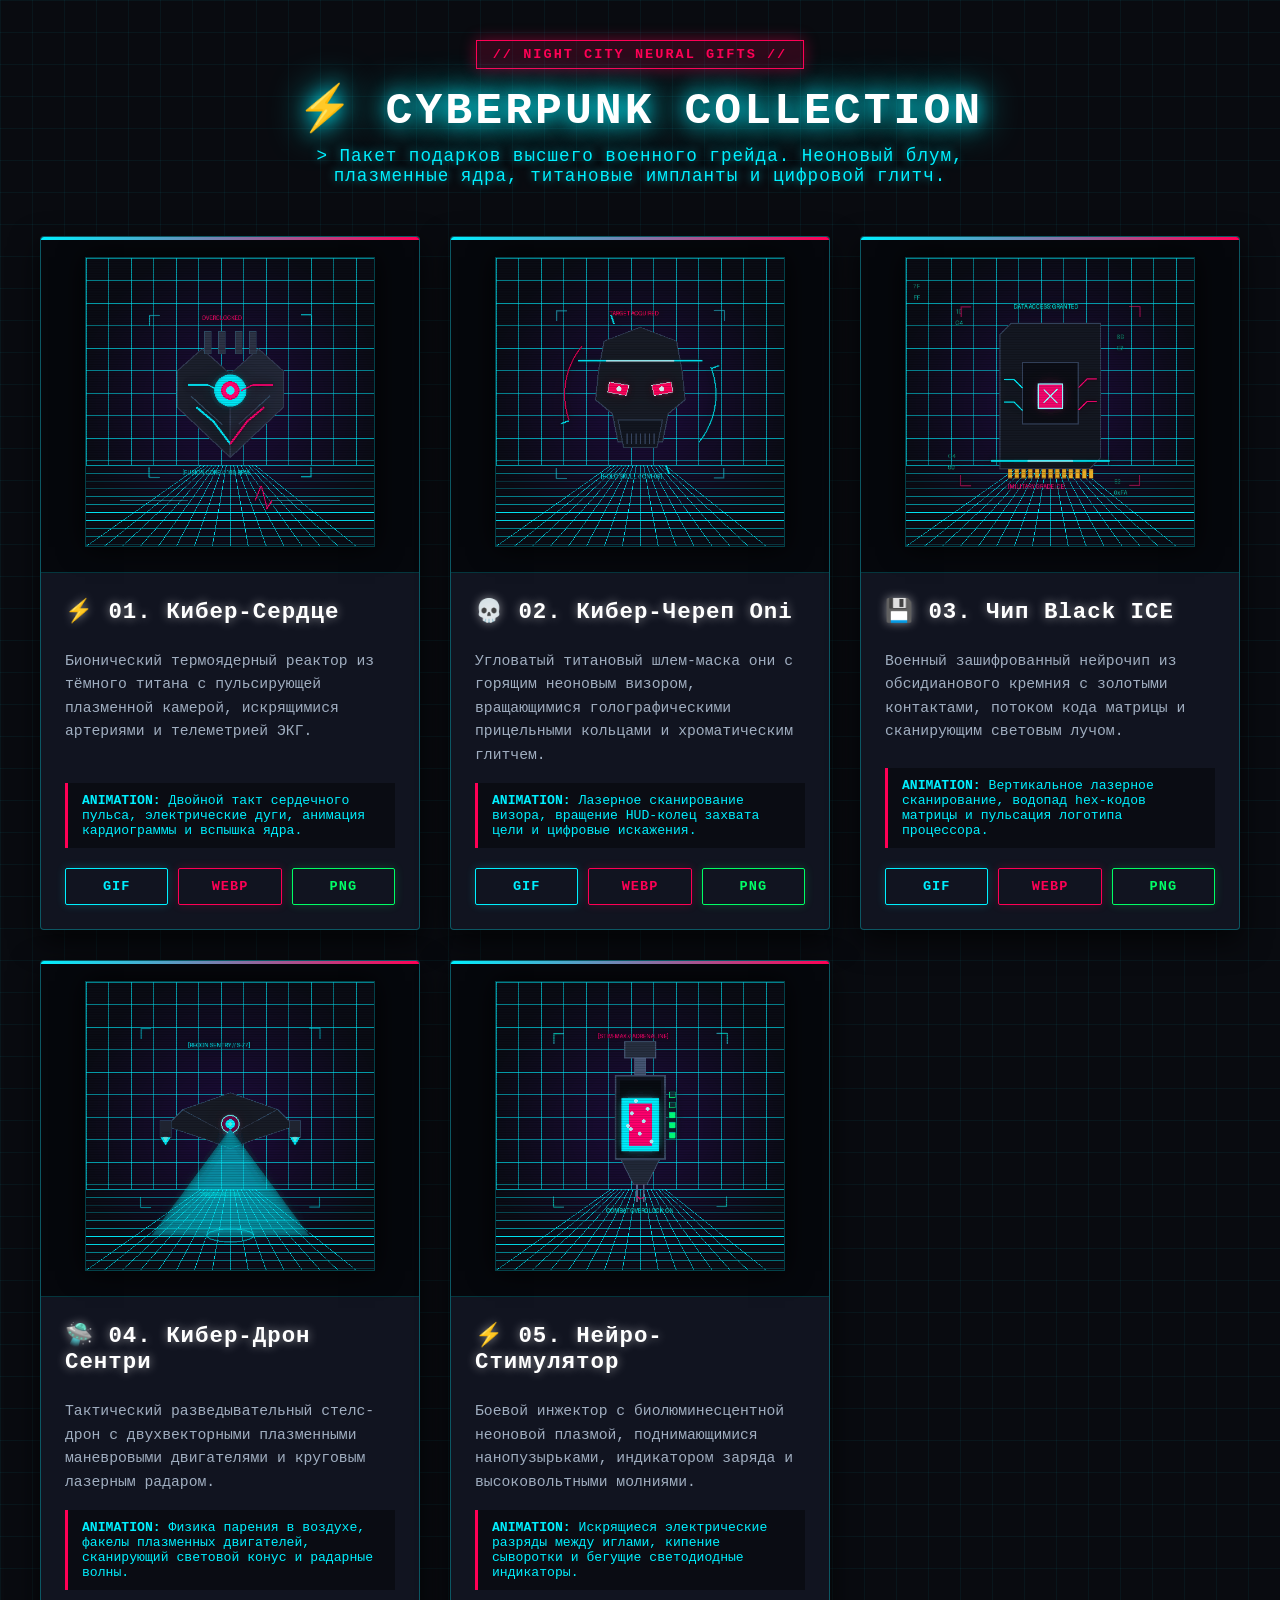
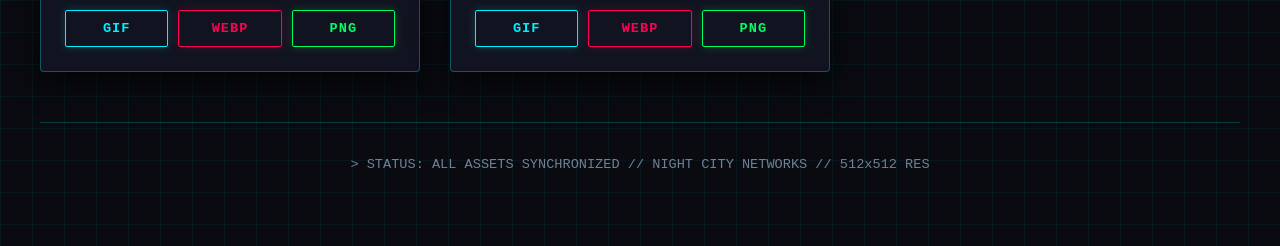
==== web/static/gifts/index.html @ 8f3d9a3e "expanding functionality and correcting errors" ====
<!DOCTYPE html>
<html lang="ru">
<head>
    <meta charset="UTF-8">
    <meta name="viewport" content="width=device-width, initial-scale=1.0">
    <title>⚡ CYBERPUNK 2077 GIFTS — Коллекция неоновых подарков</title>
    <style>
        :root {
            --bg: #090b10;
            --card-bg: #111420;
            --neon-cyan: #00f0ff;
            --neon-pink: #ff0055;
            --neon-yellow: #ffea00;
            --neon-green: #00ff66;
            --text-main: #e2e8f0;
            --text-dim: #718096;
            --border-glow: rgba(0, 240, 255, 0.4);
        }
        * { box-sizing: border-box; }
        body {
            background-color: var(--bg);
            color: var(--text-main);
            font-family: 'Courier New', Consolas, monospace, sans-serif;
            margin: 0;
            padding: 40px 20px;
            background-image: 
                linear-gradient(rgba(0, 240, 255, 0.05) 1px, transparent 1px),
                linear-gradient(90deg, rgba(0, 240, 255, 0.05) 1px, transparent 1px);
            background-size: 32px 32px;
        }
        .container {
            max-width: 1200px;
            margin: 0 auto;
        }
        header {
            text-align: center;
            margin-bottom: 50px;
            position: relative;
        }
        .cyber-badge {
            display: inline-block;
            background: rgba(255, 0, 85, 0.15);
            color: var(--neon-pink);
            border: 1px solid var(--neon-pink);
            padding: 6px 16px;
            font-size: 0.85rem;
            letter-spacing: 2px;
            font-weight: bold;
            text-transform: uppercase;
            margin-bottom: 12px;
            box-shadow: 0 0 15px rgba(255, 0, 85, 0.4);
        }
        h1 {
            font-size: 2.8rem;
            margin: 0 0 10px 0;
            color: #ffffff;
            text-shadow: 0 0 20px var(--neon-cyan), 0 0 40px var(--neon-cyan);
            letter-spacing: 3px;
            text-transform: uppercase;
        }
        .subtitle {
            color: var(--neon-cyan);
            font-size: 1.1rem;
            letter-spacing: 1px;
            max-width: 700px;
            margin: 0 auto;
            text-shadow: 0 0 10px rgba(0, 240, 255, 0.6);
        }
        .grid {
            display: grid;
            grid-template-columns: repeat(auto-fit, minmax(340px, 1fr));
            gap: 30px;
            margin-bottom: 50px;
        }
        .card {
            background: var(--card-bg);
            border: 1px solid rgba(0, 240, 255, 0.3);
            border-radius: 4px;
            overflow: hidden;
            box-shadow: 0 10px 30px rgba(0, 0, 0, 0.7);
            transition: transform 0.3s ease, border-color 0.3s ease, box-shadow 0.3s ease;
            display: flex;
            flex-direction: column;
            position: relative;
        }
        .card::before {
            content: '';
            position: absolute;
            top: 0; left: 0; right: 0;
            height: 3px;
            background: linear-gradient(90deg, var(--neon-cyan), var(--neon-pink));
        }
        .card:hover {
            transform: translateY(-8px);
            border-color: var(--neon-cyan);
            box-shadow: 0 16px 40px rgba(0, 240, 255, 0.25);
        }
        .card-media {
            background: #05070c;
            padding: 20px;
            text-align: center;
            border-bottom: 1px solid rgba(0, 240, 255, 0.2);
        }
        .card-media img {
            width: 100%;
            max-width: 290px;
            height: auto;
            border: 1px solid rgba(0, 240, 255, 0.25);
            box-shadow: 0 0 25px rgba(0, 0, 0, 0.9);
        }
        .card-body {
            padding: 24px;
            flex: 1;
            display: flex;
            flex-direction: column;
        }
        .card-title {
            font-size: 1.4rem;
            margin: 0 0 10px 0;
            color: #ffffff;
            letter-spacing: 1px;
            text-shadow: 0 0 10px rgba(255, 255, 255, 0.5);
        }
        .card-desc {
            font-size: 0.92rem;
            color: #a0aec0;
            line-height: 1.6;
            margin-bottom: 16px;
            flex: 1;
        }
        .tech-info {
            background: rgba(0, 0, 0, 0.4);
            border-left: 3px solid var(--neon-pink);
            padding: 10px 14px;
            font-size: 0.82rem;
            color: var(--neon-cyan);
            margin-bottom: 20px;
        }
        .downloads {
            display: flex;
            gap: 10px;
        }
        .btn {
            flex: 1;
            text-align: center;
            padding: 10px 12px;
            text-decoration: none;
            font-weight: bold;
            font-size: 0.85rem;
            letter-spacing: 1px;
            text-transform: uppercase;
            border-radius: 2px;
            transition: all 0.2s ease;
        }
        .btn-gif {
            background: transparent;
            color: var(--neon-cyan);
            border: 1px solid var(--neon-cyan);
            box-shadow: 0 0 10px rgba(0, 240, 255, 0.2);
        }
        .btn-gif:hover {
            background: var(--neon-cyan);
            color: #000;
            box-shadow: 0 0 20px var(--neon-cyan);
        }
        .btn-webp {
            background: transparent;
            color: var(--neon-pink);
            border: 1px solid var(--neon-pink);
            box-shadow: 0 0 10px rgba(255, 0, 85, 0.2);
        }
        .btn-webp:hover {
            background: var(--neon-pink);
            color: #fff;
            box-shadow: 0 0 20px var(--neon-pink);
        }
        .btn-png {
            background: transparent;
            color: var(--neon-green);
            border: 1px solid var(--neon-green);
            box-shadow: 0 0 10px rgba(0, 255, 102, 0.2);
        }
        .btn-png:hover {
            background: var(--neon-green);
            color: #000;
            box-shadow: 0 0 20px var(--neon-green);
        }
        footer {
            text-align: center;
            font-size: 0.85rem;
            color: var(--text-dim);
            padding: 20px 0;
            border-top: 1px solid rgba(0, 240, 255, 0.2);
        }
    </style>
</head>
<body>
    <div class="container">
        <header>
            <div class="cyber-badge">// NIGHT CITY NEURAL GIFTS //</div>
            <h1>⚡ CYBERPUNK COLLECTION</h1>
            <p class="subtitle">&gt; Пакет подарков высшего военного грейда. Неоновый блум, плазменные ядра, титановые импланты и цифровой глитч.</p>
        </header>

        <div class="grid">
            <!-- Gift 1 -->
            <div class="card">
                <div class="card-media">
                    <img src="01_Кибер_Сердце.gif" alt="Кибер-Сердце">
                </div>
                <div class="card-body">
                    <h3 class="card-title">⚡ 01. Кибер-Сердце</h3>
                    <p class="card-desc">Бионический термоядерный реактор из тёмного титана с пульсирующей плазменной камерой, искрящимися артериями и телеметрией ЭКГ.</p>
                    <div class="tech-info">
                        <strong>ANIMATION:</strong> Двойной такт сердечного пульса, электрические дуги, анимация кардиограммы и вспышка ядра.
                    </div>
                    <div class="downloads">
                        <a href="01_Кибер_Сердце.gif" download class="btn btn-gif">GIF</a>
                        <a href="01_Кибер_Сердце.webp" download class="btn btn-webp">WebP</a>
                        <a href="01_Кибер_Сердце.png" download class="btn btn-png">PNG</a>
                    </div>
                </div>
            </div>

            <!-- Gift 2 -->
            <div class="card">
                <div class="card-media">
                    <img src="02_Кибер_Череп.gif" alt="Кибер-Череп">
                </div>
                <div class="card-body">
                    <h3 class="card-title">💀 02. Кибер-Череп Oni</h3>
                    <p class="card-desc">Угловатый титановый шлем-маска они с горящим неоновым визором, вращающимися голографическими прицельными кольцами и хроматическим глитчем.</p>
                    <div class="tech-info">
                        <strong>ANIMATION:</strong> Лазерное сканирование визора, вращение HUD-колец захвата цели и цифровые искажения.
                    </div>
                    <div class="downloads">
                        <a href="02_Кибер_Череп.gif" download class="btn btn-gif">GIF</a>
                        <a href="02_Кибер_Череп.webp" download class="btn btn-webp">WebP</a>
                        <a href="02_Кибер_Череп.png" download class="btn btn-png">PNG</a>
                    </div>
                </div>
            </div>

            <!-- Gift 3 -->
            <div class="card">
                <div class="card-media">
                    <img src="03_Чип_Black_ICE.gif" alt="Чип Black ICE">
                </div>
                <div class="card-body">
                    <h3 class="card-title">💾 03. Чип Black ICE</h3>
                    <p class="card-desc">Военный зашифрованный нейрочип из обсидианового кремния с золотыми контактами, потоком кода матрицы и сканирующим световым лучом.</p>
                    <div class="tech-info">
                        <strong>ANIMATION:</strong> Вертикальное лазерное сканирование, водопад hex-кодов матрицы и пульсация логотипа процессора.
                    </div>
                    <div class="downloads">
                        <a href="03_Чип_Black_ICE.gif" download class="btn btn-gif">GIF</a>
                        <a href="03_Чип_Black_ICE.webp" download class="btn btn-webp">WebP</a>
                        <a href="03_Чип_Black_ICE.png" download class="btn btn-png">PNG</a>
                    </div>
                </div>
            </div>

            <!-- Gift 4 -->
            <div class="card">
                <div class="card-media">
                    <img src="04_Кибер_Дрон.gif" alt="Кибер-Дрон">
                </div>
                <div class="card-body">
                    <h3 class="card-title">🛸 04. Кибер-Дрон Сентри</h3>
                    <p class="card-desc">Тактический разведывательный стелс-дрон с двухвекторными плазменными маневровыми двигателями и круговым лазерным радаром.</p>
                    <div class="tech-info">
                        <strong>ANIMATION:</strong> Физика парения в воздухе, факелы плазменных двигателей, сканирующий световой конус и радарные волны.
                    </div>
                    <div class="downloads">
                        <a href="04_Кибер_Дрон.gif" download class="btn btn-gif">GIF</a>
                        <a href="04_Кибер_Дрон.webp" download class="btn btn-webp">WebP</a>
                        <a href="04_Кибер_Дрон.png" download class="btn btn-png">PNG</a>
                    </div>
                </div>
            </div>

            <!-- Gift 5 -->
            <div class="card">
                <div class="card-media">
                    <img src="05_Неоновый_Стимулятор.gif" alt="Неоновый Стимулятор">
                </div>
                <div class="card-body">
                    <h3 class="card-title">⚡ 05. Нейро-Стимулятор</h3>
                    <p class="card-desc">Боевой инжектор с биолюминесцентной неоновой плазмой, поднимающимися нанопузырьками, индикатором заряда и высоковольтными молниями.</p>
                    <div class="tech-info">
                        <strong>ANIMATION:</strong> Искрящиеся электрические разряды между иглами, кипение сыворотки и бегущие светодиодные индикаторы.
                    </div>
                    <div class="downloads">
                        <a href="05_Неоновый_Стимулятор.gif" download class="btn btn-gif">GIF</a>
                        <a href="05_Неоновый_Стимулятор.webp" download class="btn btn-webp">WebP</a>
                        <a href="05_Неоновый_Стимулятор.png" download class="btn btn-png">PNG</a>
                    </div>
                </div>
            </div>
        </div>

        <footer>
            <p>&gt; STATUS: ALL ASSETS SYNCHRONIZED // NIGHT CITY NETWORKS // 512x512 RES</p>
        </footer>
    </div>
</body>
</html>
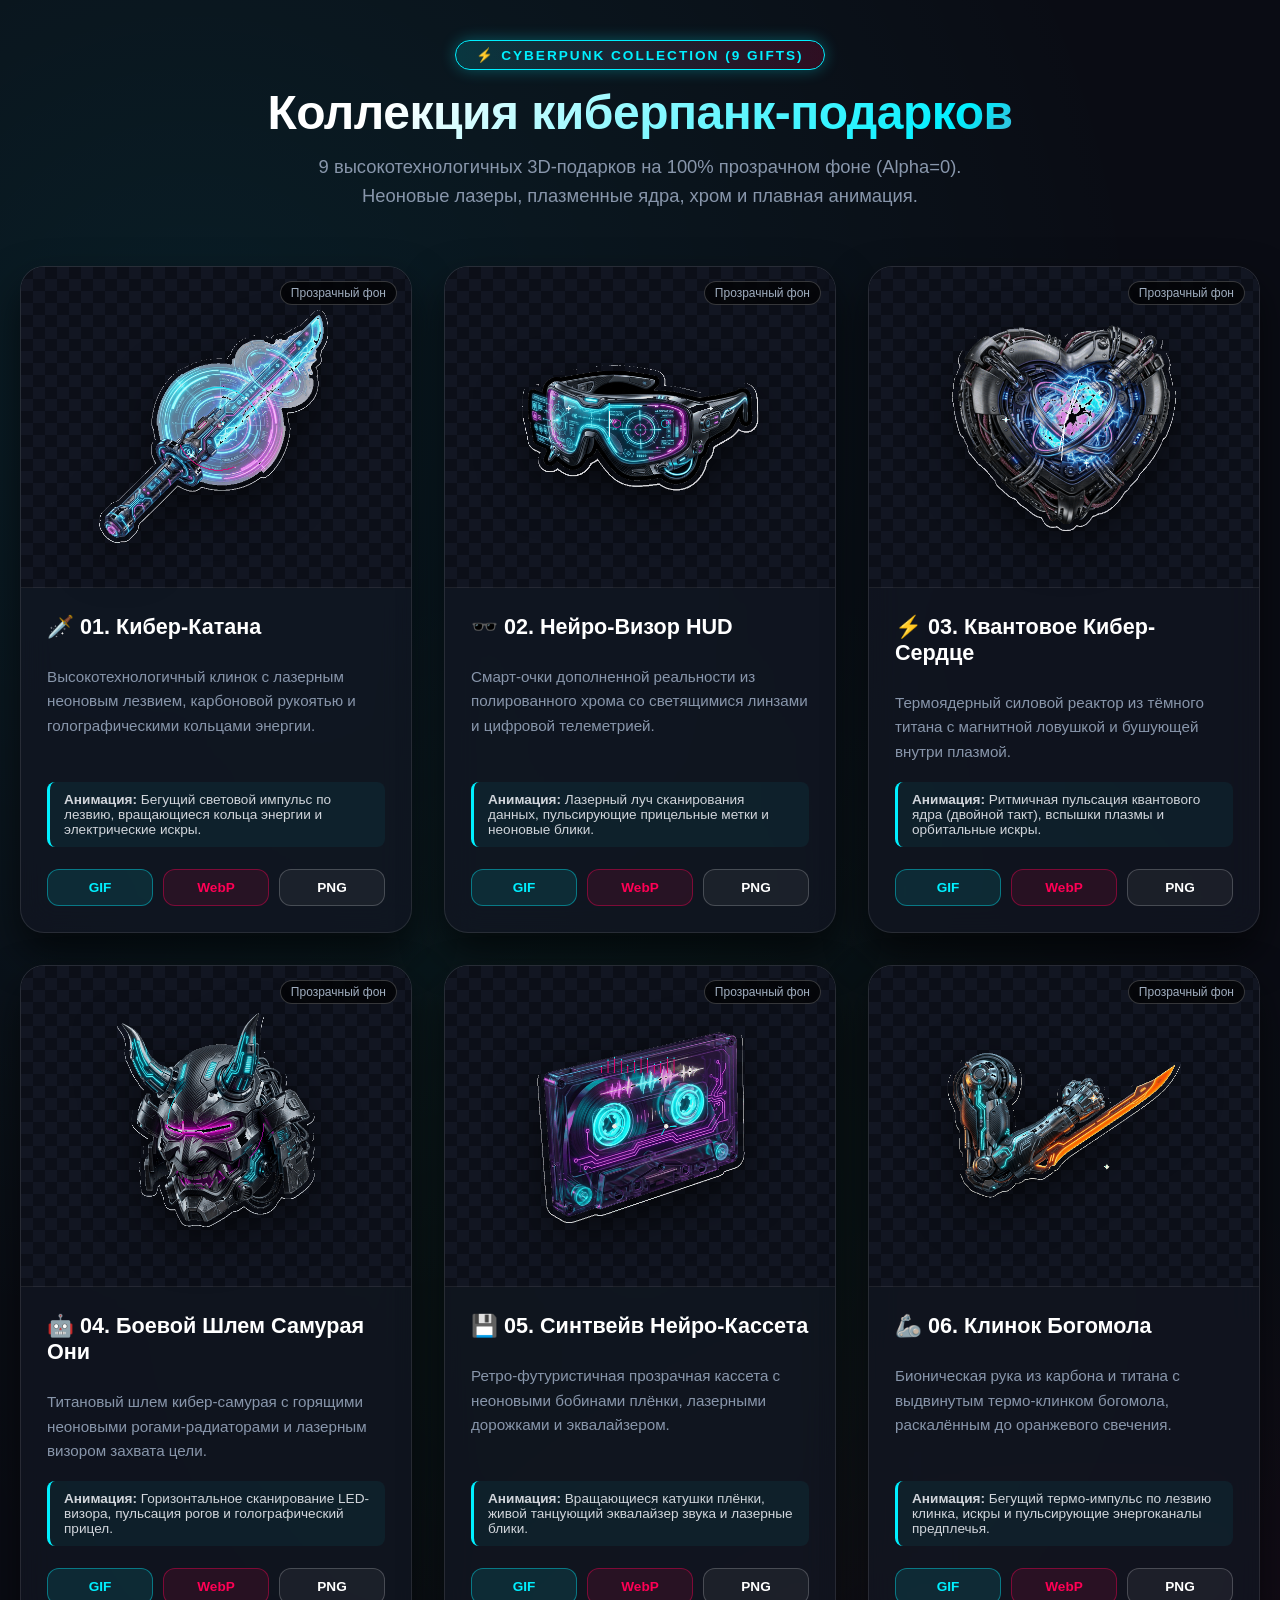
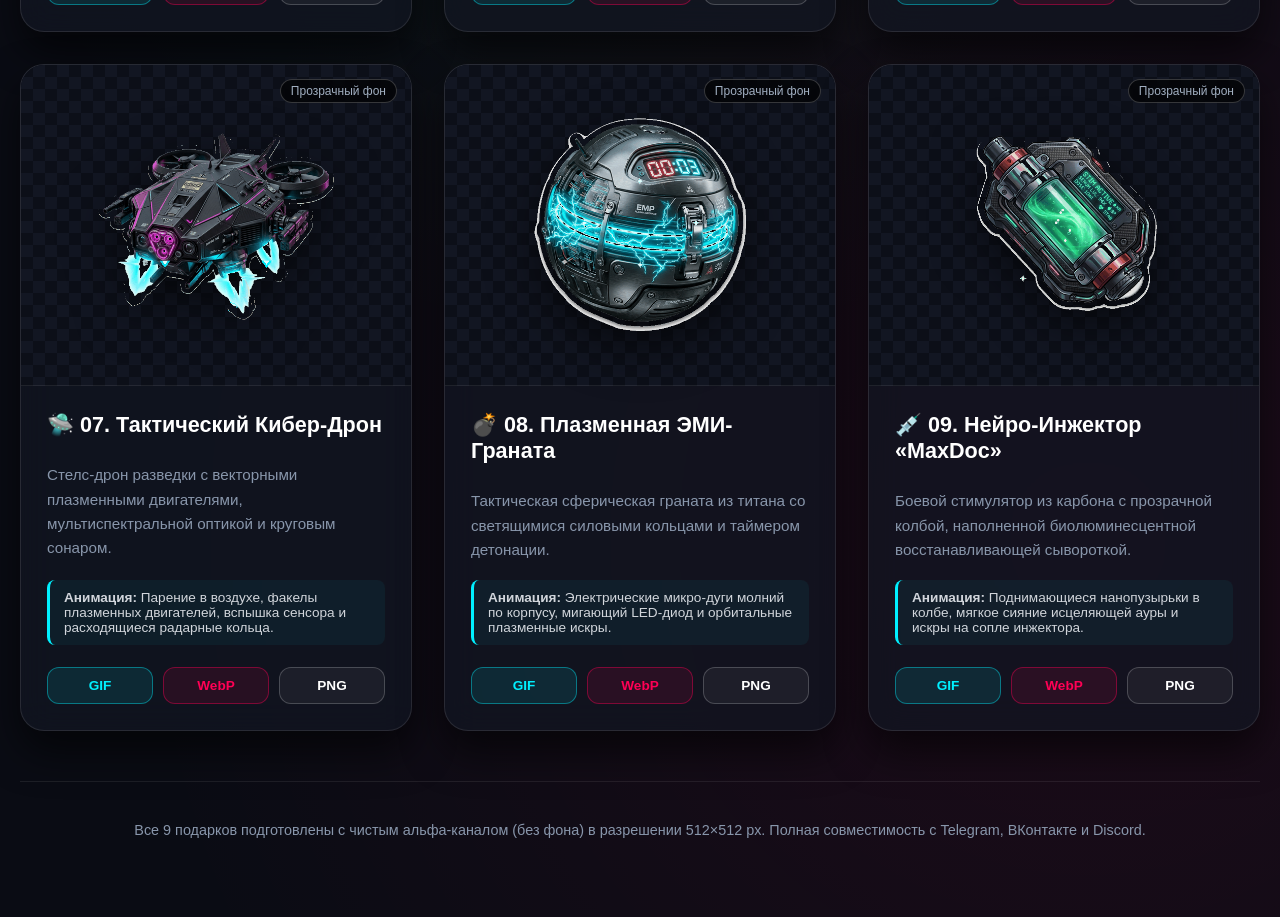
==== commit 1462fcc5: "feat: complete integration of 9 3D Cyberpunk gifts on transparent background and database migration" ====
--- a/web/static/gifts/index.html
+++ b/web/static/gifts/index.html
@@ -3,138 +3,155 @@
 <head>
     <meta charset="UTF-8">
     <meta name="viewport" content="width=device-width, initial-scale=1.0">
-    <title>⚡ CYBERPUNK 2077 GIFTS — Коллекция неоновых подарков</title>
+    <title>⚡ CYBERPUNK 2077 GIFTS — Коллекция из 9 прозрачных 3D-подарков</title>
     <style>
         :root {
-            --bg: #090b10;
-            --card-bg: #111420;
+            --bg-dark: #0a0c14;
+            --card-bg: rgba(18, 22, 34, 0.75);
             --neon-cyan: #00f0ff;
             --neon-pink: #ff0055;
-            --neon-yellow: #ffea00;
             --neon-green: #00ff66;
-            --text-main: #e2e8f0;
-            --text-dim: #718096;
-            --border-glow: rgba(0, 240, 255, 0.4);
+            --neon-orange: #ff7700;
+            --text-main: #f0f4f8;
+            --text-dim: #8896ab;
         }
         * { box-sizing: border-box; }
         body {
-            background-color: var(--bg);
+            background-color: var(--bg-dark);
             color: var(--text-main);
-            font-family: 'Courier New', Consolas, monospace, sans-serif;
+            font-family: -apple-system, BlinkMacSystemFont, 'Segoe UI', Roboto, Helvetica, Arial, sans-serif;
             margin: 0;
             padding: 40px 20px;
             background-image: 
-                linear-gradient(rgba(0, 240, 255, 0.05) 1px, transparent 1px),
-                linear-gradient(90deg, rgba(0, 240, 255, 0.05) 1px, transparent 1px);
-            background-size: 32px 32px;
+                radial-gradient(circle at 15% 15%, rgba(0, 240, 255, 0.08) 0%, transparent 40%),
+                radial-gradient(circle at 85% 85%, rgba(255, 0, 85, 0.08) 0%, transparent 40%),
+                radial-gradient(circle at 50% 50%, rgba(0, 255, 102, 0.05) 0%, transparent 50%);
+            min-height: 100vh;
         }
         .container {
-            max-width: 1200px;
+            max-width: 1300px;
             margin: 0 auto;
         }
         header {
             text-align: center;
-            margin-bottom: 50px;
-            position: relative;
-        }
-        .cyber-badge {
+            margin-bottom: 55px;
+        }
+        .tag {
             display: inline-block;
-            background: rgba(255, 0, 85, 0.15);
-            color: var(--neon-pink);
-            border: 1px solid var(--neon-pink);
-            padding: 6px 16px;
+            background: linear-gradient(90deg, rgba(0,240,255,0.15), rgba(255,0,85,0.15));
+            border: 1px solid var(--neon-cyan);
+            color: var(--neon-cyan);
+            padding: 6px 20px;
+            border-radius: 20px;
             font-size: 0.85rem;
             letter-spacing: 2px;
-            font-weight: bold;
+            font-weight: 600;
             text-transform: uppercase;
-            margin-bottom: 12px;
-            box-shadow: 0 0 15px rgba(255, 0, 85, 0.4);
+            margin-bottom: 15px;
+            box-shadow: 0 0 15px rgba(0, 240, 255, 0.3);
         }
         h1 {
-            font-size: 2.8rem;
-            margin: 0 0 10px 0;
-            color: #ffffff;
-            text-shadow: 0 0 20px var(--neon-cyan), 0 0 40px var(--neon-cyan);
-            letter-spacing: 3px;
-            text-transform: uppercase;
+            font-size: 3rem;
+            margin: 0 0 12px 0;
+            letter-spacing: -0.5px;
+            background: linear-gradient(135deg, #ffffff 30%, var(--neon-cyan) 75%, var(--neon-pink) 100%);
+            -webkit-background-clip: text;
+            -webkit-text-fill-color: transparent;
         }
         .subtitle {
-            color: var(--neon-cyan);
-            font-size: 1.1rem;
-            letter-spacing: 1px;
+            color: var(--text-dim);
+            font-size: 1.15rem;
             max-width: 700px;
             margin: 0 auto;
-            text-shadow: 0 0 10px rgba(0, 240, 255, 0.6);
+            line-height: 1.6;
         }
         .grid {
             display: grid;
-            grid-template-columns: repeat(auto-fit, minmax(340px, 1fr));
-            gap: 30px;
+            grid-template-columns: repeat(auto-fit, minmax(350px, 1fr));
+            gap: 32px;
             margin-bottom: 50px;
         }
         .card {
             background: var(--card-bg);
-            border: 1px solid rgba(0, 240, 255, 0.3);
-            border-radius: 4px;
+            backdrop-filter: blur(16px);
+            border: 1px solid rgba(255, 255, 255, 0.1);
+            border-radius: 24px;
             overflow: hidden;
-            box-shadow: 0 10px 30px rgba(0, 0, 0, 0.7);
+            box-shadow: 0 20px 40px rgba(0, 0, 0, 0.6);
             transition: transform 0.3s ease, border-color 0.3s ease, box-shadow 0.3s ease;
             display: flex;
             flex-direction: column;
-            position: relative;
-        }
-        .card::before {
-            content: '';
-            position: absolute;
-            top: 0; left: 0; right: 0;
-            height: 3px;
-            background: linear-gradient(90deg, var(--neon-cyan), var(--neon-pink));
         }
         .card:hover {
             transform: translateY(-8px);
-            border-color: var(--neon-cyan);
-            box-shadow: 0 16px 40px rgba(0, 240, 255, 0.25);
+            border-color: rgba(0, 240, 255, 0.5);
+            box-shadow: 0 24px 50px rgba(0, 240, 255, 0.22);
         }
         .card-media {
-            background: #05070c;
-            padding: 20px;
+            padding: 28px;
             text-align: center;
-            border-bottom: 1px solid rgba(0, 240, 255, 0.2);
+            background: 
+                linear-gradient(45deg, #121622 25%, transparent 25%), 
+                linear-gradient(-45deg, #121622 25%, transparent 25%), 
+                linear-gradient(45deg, transparent 75%, #121622 75%), 
+                linear-gradient(-45deg, transparent 75%, #121622 75%);
+            background-size: 24px 24px;
+            background-position: 0 0, 0 12px, 12px -12px, -12px 0px;
+            background-color: #0c0f18;
+            border-bottom: 1px solid rgba(255, 255, 255, 0.08);
+            position: relative;
         }
         .card-media img {
             width: 100%;
-            max-width: 290px;
+            max-width: 260px;
             height: auto;
-            border: 1px solid rgba(0, 240, 255, 0.25);
-            box-shadow: 0 0 25px rgba(0, 0, 0, 0.9);
+            filter: drop-shadow(0 15px 25px rgba(0, 0, 0, 0.7));
+            transition: transform 0.3s ease;
+        }
+        .card:hover .card-media img {
+            transform: scale(1.04);
+        }
+        .transparency-badge {
+            position: absolute;
+            top: 14px;
+            right: 14px;
+            background: rgba(0, 0, 0, 0.65);
+            border: 1px solid rgba(255, 255, 255, 0.2);
+            color: #a0aec0;
+            padding: 4px 10px;
+            border-radius: 12px;
+            font-size: 0.75rem;
+            backdrop-filter: blur(4px);
         }
         .card-body {
-            padding: 24px;
+            padding: 26px;
             flex: 1;
             display: flex;
             flex-direction: column;
         }
         .card-title {
-            font-size: 1.4rem;
+            font-size: 1.35rem;
             margin: 0 0 10px 0;
             color: #ffffff;
-            letter-spacing: 1px;
-            text-shadow: 0 0 10px rgba(255, 255, 255, 0.5);
+            display: flex;
+            align-items: center;
+            gap: 10px;
         }
         .card-desc {
-            font-size: 0.92rem;
-            color: #a0aec0;
+            font-size: 0.95rem;
+            color: var(--text-dim);
             line-height: 1.6;
-            margin-bottom: 16px;
+            margin-bottom: 18px;
             flex: 1;
         }
-        .tech-info {
-            background: rgba(0, 0, 0, 0.4);
-            border-left: 3px solid var(--neon-pink);
+        .feature-box {
+            background: rgba(0, 240, 255, 0.05);
+            border-left: 3px solid var(--neon-cyan);
+            border-radius: 8px;
             padding: 10px 14px;
-            font-size: 0.82rem;
-            color: var(--neon-cyan);
-            margin-bottom: 20px;
+            font-size: 0.85rem;
+            color: #d1d5db;
+            margin-bottom: 22px;
         }
         .downloads {
             display: flex;
@@ -145,162 +162,242 @@
             text-align: center;
             padding: 10px 12px;
             text-decoration: none;
-            font-weight: bold;
+            font-weight: 600;
             font-size: 0.85rem;
-            letter-spacing: 1px;
-            text-transform: uppercase;
-            border-radius: 2px;
+            border-radius: 12px;
             transition: all 0.2s ease;
         }
         .btn-gif {
-            background: transparent;
+            background: rgba(0, 240, 255, 0.1);
             color: var(--neon-cyan);
-            border: 1px solid var(--neon-cyan);
-            box-shadow: 0 0 10px rgba(0, 240, 255, 0.2);
+            border: 1px solid rgba(0, 240, 255, 0.4);
         }
         .btn-gif:hover {
             background: var(--neon-cyan);
             color: #000;
-            box-shadow: 0 0 20px var(--neon-cyan);
+            box-shadow: 0 0 15px var(--neon-cyan);
         }
         .btn-webp {
-            background: transparent;
+            background: rgba(255, 0, 85, 0.1);
             color: var(--neon-pink);
-            border: 1px solid var(--neon-pink);
-            box-shadow: 0 0 10px rgba(255, 0, 85, 0.2);
+            border: 1px solid rgba(255, 0, 85, 0.4);
         }
         .btn-webp:hover {
             background: var(--neon-pink);
             color: #fff;
-            box-shadow: 0 0 20px var(--neon-pink);
+            box-shadow: 0 0 15px var(--neon-pink);
         }
         .btn-png {
-            background: transparent;
-            color: var(--neon-green);
-            border: 1px solid var(--neon-green);
-            box-shadow: 0 0 10px rgba(0, 255, 102, 0.2);
+            background: rgba(255, 255, 255, 0.05);
+            color: #fff;
+            border: 1px solid rgba(255, 255, 255, 0.2);
         }
         .btn-png:hover {
-            background: var(--neon-green);
+            background: #fff;
             color: #000;
-            box-shadow: 0 0 20px var(--neon-green);
+            box-shadow: 0 0 15px #fff;
         }
         footer {
             text-align: center;
-            font-size: 0.85rem;
+            font-size: 0.9rem;
             color: var(--text-dim);
-            padding: 20px 0;
-            border-top: 1px solid rgba(0, 240, 255, 0.2);
+            padding: 25px 0;
+            border-top: 1px solid rgba(255, 255, 255, 0.08);
         }
     </style>
 </head>
 <body>
     <div class="container">
         <header>
-            <div class="cyber-badge">// NIGHT CITY NEURAL GIFTS //</div>
-            <h1>⚡ CYBERPUNK COLLECTION</h1>
-            <p class="subtitle">&gt; Пакет подарков высшего военного грейда. Неоновый блум, плазменные ядра, титановые импланты и цифровой глитч.</p>
+            <div class="tag">⚡ CYBERPUNK COLLECTION (9 GIFTS)</div>
+            <h1>Коллекция киберпанк-подарков</h1>
+            <p class="subtitle">9 высокотехнологичных 3D-подарков на 100% прозрачном фоне (Alpha=0). Неоновые лазеры, плазменные ядра, хром и плавная анимация.</p>
         </header>
 
         <div class="grid">
-            <!-- Gift 1 -->
-            <div class="card">
-                <div class="card-media">
-                    <img src="01_Кибер_Сердце.gif" alt="Кибер-Сердце">
-                </div>
-                <div class="card-body">
-                    <h3 class="card-title">⚡ 01. Кибер-Сердце</h3>
-                    <p class="card-desc">Бионический термоядерный реактор из тёмного титана с пульсирующей плазменной камерой, искрящимися артериями и телеметрией ЭКГ.</p>
-                    <div class="tech-info">
-                        <strong>ANIMATION:</strong> Двойной такт сердечного пульса, электрические дуги, анимация кардиограммы и вспышка ядра.
-                    </div>
-                    <div class="downloads">
-                        <a href="01_Кибер_Сердце.gif" download class="btn btn-gif">GIF</a>
-                        <a href="01_Кибер_Сердце.webp" download class="btn btn-webp">WebP</a>
-                        <a href="01_Кибер_Сердце.png" download class="btn btn-png">PNG</a>
-                    </div>
-                </div>
-            </div>
-
-            <!-- Gift 2 -->
-            <div class="card">
-                <div class="card-media">
-                    <img src="02_Кибер_Череп.gif" alt="Кибер-Череп">
-                </div>
-                <div class="card-body">
-                    <h3 class="card-title">💀 02. Кибер-Череп Oni</h3>
-                    <p class="card-desc">Угловатый титановый шлем-маска они с горящим неоновым визором, вращающимися голографическими прицельными кольцами и хроматическим глитчем.</p>
-                    <div class="tech-info">
-                        <strong>ANIMATION:</strong> Лазерное сканирование визора, вращение HUD-колец захвата цели и цифровые искажения.
-                    </div>
-                    <div class="downloads">
-                        <a href="02_Кибер_Череп.gif" download class="btn btn-gif">GIF</a>
-                        <a href="02_Кибер_Череп.webp" download class="btn btn-webp">WebP</a>
-                        <a href="02_Кибер_Череп.png" download class="btn btn-png">PNG</a>
-                    </div>
-                </div>
-            </div>
-
-            <!-- Gift 3 -->
-            <div class="card">
-                <div class="card-media">
-                    <img src="03_Чип_Black_ICE.gif" alt="Чип Black ICE">
-                </div>
-                <div class="card-body">
-                    <h3 class="card-title">💾 03. Чип Black ICE</h3>
-                    <p class="card-desc">Военный зашифрованный нейрочип из обсидианового кремния с золотыми контактами, потоком кода матрицы и сканирующим световым лучом.</p>
-                    <div class="tech-info">
-                        <strong>ANIMATION:</strong> Вертикальное лазерное сканирование, водопад hex-кодов матрицы и пульсация логотипа процессора.
-                    </div>
-                    <div class="downloads">
-                        <a href="03_Чип_Black_ICE.gif" download class="btn btn-gif">GIF</a>
-                        <a href="03_Чип_Black_ICE.webp" download class="btn btn-webp">WebP</a>
-                        <a href="03_Чип_Black_ICE.png" download class="btn btn-png">PNG</a>
-                    </div>
-                </div>
-            </div>
-
-            <!-- Gift 4 -->
-            <div class="card">
-                <div class="card-media">
-                    <img src="04_Кибер_Дрон.gif" alt="Кибер-Дрон">
-                </div>
-                <div class="card-body">
-                    <h3 class="card-title">🛸 04. Кибер-Дрон Сентри</h3>
-                    <p class="card-desc">Тактический разведывательный стелс-дрон с двухвекторными плазменными маневровыми двигателями и круговым лазерным радаром.</p>
-                    <div class="tech-info">
-                        <strong>ANIMATION:</strong> Физика парения в воздухе, факелы плазменных двигателей, сканирующий световой конус и радарные волны.
-                    </div>
-                    <div class="downloads">
-                        <a href="04_Кибер_Дрон.gif" download class="btn btn-gif">GIF</a>
-                        <a href="04_Кибер_Дрон.webp" download class="btn btn-webp">WebP</a>
-                        <a href="04_Кибер_Дрон.png" download class="btn btn-png">PNG</a>
-                    </div>
-                </div>
-            </div>
-
-            <!-- Gift 5 -->
-            <div class="card">
-                <div class="card-media">
-                    <img src="05_Неоновый_Стимулятор.gif" alt="Неоновый Стимулятор">
-                </div>
-                <div class="card-body">
-                    <h3 class="card-title">⚡ 05. Нейро-Стимулятор</h3>
-                    <p class="card-desc">Боевой инжектор с биолюминесцентной неоновой плазмой, поднимающимися нанопузырьками, индикатором заряда и высоковольтными молниями.</p>
-                    <div class="tech-info">
-                        <strong>ANIMATION:</strong> Искрящиеся электрические разряды между иглами, кипение сыворотки и бегущие светодиодные индикаторы.
-                    </div>
-                    <div class="downloads">
-                        <a href="05_Неоновый_Стимулятор.gif" download class="btn btn-gif">GIF</a>
-                        <a href="05_Неоновый_Стимулятор.webp" download class="btn btn-webp">WebP</a>
-                        <a href="05_Неоновый_Стимулятор.png" download class="btn btn-png">PNG</a>
+            <!-- 1: Katana -->
+            <div class="card">
+                <div class="card-media">
+                    <span class="transparency-badge">Прозрачный фон</span>
+                    <img src="01_Кибер_Катана.gif" alt="Кибер-Катана">
+                </div>
+                <div class="card-body">
+                    <h3 class="card-title">🗡️ 01. Кибер-Катана</h3>
+                    <p class="card-desc">Высокотехнологичный клинок с лазерным неоновым лезвием, карбоновой рукоятью и голографическими кольцами энергии.</p>
+                    <div class="feature-box">
+                        <strong>Анимация:</strong> Бегущий световой импульс по лезвию, вращающиеся кольца энергии и электрические искры.
+                    </div>
+                    <div class="downloads">
+                        <a href="01_Кибер_Катана.gif" download class="btn btn-gif">GIF</a>
+                        <a href="01_Кибер_Катана.webp" download class="btn btn-webp">WebP</a>
+                        <a href="01_Кибер_Катана.png" download class="btn btn-png">PNG</a>
+                    </div>
+                </div>
+            </div>
+
+            <!-- 2: Visor -->
+            <div class="card">
+                <div class="card-media">
+                    <span class="transparency-badge">Прозрачный фон</span>
+                    <img src="02_Нейро_Визор.gif" alt="Нейро-Визор">
+                </div>
+                <div class="card-body">
+                    <h3 class="card-title">🕶️ 02. Нейро-Визор HUD</h3>
+                    <p class="card-desc">Смарт-очки дополненной реальности из полированного хрома со светящимися линзами и цифровой телеметрией.</p>
+                    <div class="feature-box">
+                        <strong>Анимация:</strong> Лазерный луч сканирования данных, пульсирующие прицельные метки и неоновые блики.
+                    </div>
+                    <div class="downloads">
+                        <a href="02_Нейро_Визор.gif" download class="btn btn-gif">GIF</a>
+                        <a href="02_Нейро_Визор.webp" download class="btn btn-webp">WebP</a>
+                        <a href="02_Нейро_Визор.png" download class="btn btn-png">PNG</a>
+                    </div>
+                </div>
+            </div>
+
+            <!-- 3: Quantum Heart -->
+            <div class="card">
+                <div class="card-media">
+                    <span class="transparency-badge">Прозрачный фон</span>
+                    <img src="03_Квантовое_Сердце.gif" alt="Квантовое Сердце">
+                </div>
+                <div class="card-body">
+                    <h3 class="card-title">⚡ 03. Квантовое Кибер-Сердце</h3>
+                    <p class="card-desc">Термоядерный силовой реактор из тёмного титана с магнитной ловушкой и бушующей внутри плазмой.</p>
+                    <div class="feature-box">
+                        <strong>Анимация:</strong> Ритмичная пульсация квантового ядра (двойной такт), вспышки плазмы и орбитальные искры.
+                    </div>
+                    <div class="downloads">
+                        <a href="03_Квантовое_Сердце.gif" download class="btn btn-gif">GIF</a>
+                        <a href="03_Квантовое_Сердце.webp" download class="btn btn-webp">WebP</a>
+                        <a href="03_Квантовое_Сердце.png" download class="btn btn-png">PNG</a>
+                    </div>
+                </div>
+            </div>
+
+            <!-- 4: Oni Helmet -->
+            <div class="card">
+                <div class="card-media">
+                    <span class="transparency-badge">Прозрачный фон</span>
+                    <img src="04_Шлем_Самурая.gif" alt="Шлем Самурая">
+                </div>
+                <div class="card-body">
+                    <h3 class="card-title">🤖 04. Боевой Шлем Самурая Они</h3>
+                    <p class="card-desc">Титановый шлем кибер-самурая с горящими неоновыми рогами-радиаторами и лазерным визором захвата цели.</p>
+                    <div class="feature-box">
+                        <strong>Анимация:</strong> Горизонтальное сканирование LED-визора, пульсация рогов и голографический прицел.
+                    </div>
+                    <div class="downloads">
+                        <a href="04_Шлем_Самурая.gif" download class="btn btn-gif">GIF</a>
+                        <a href="04_Шлем_Самурая.webp" download class="btn btn-webp">WebP</a>
+                        <a href="04_Шлем_Самурая.png" download class="btn btn-png">PNG</a>
+                    </div>
+                </div>
+            </div>
+
+            <!-- 5: Synth Cassette -->
+            <div class="card">
+                <div class="card-media">
+                    <span class="transparency-badge">Прозрачный фон</span>
+                    <img src="05_Синтвейв_Кассета.gif" alt="Синтвейв Кассета">
+                </div>
+                <div class="card-body">
+                    <h3 class="card-title">💾 05. Синтвейв Нейро-Кассета</h3>
+                    <p class="card-desc">Ретро-футуристичная прозрачная кассета с неоновыми бобинами плёнки, лазерными дорожками и эквалайзером.</p>
+                    <div class="feature-box">
+                        <strong>Анимация:</strong> Вращающиеся катушки плёнки, живой танцующий эквалайзер звука и лазерные блики.
+                    </div>
+                    <div class="downloads">
+                        <a href="05_Синтвейв_Кассета.gif" download class="btn btn-gif">GIF</a>
+                        <a href="05_Синтвейв_Кассета.webp" download class="btn btn-webp">WebP</a>
+                        <a href="05_Синтвейв_Кассета.png" download class="btn btn-png">PNG</a>
+                    </div>
+                </div>
+            </div>
+
+            <!-- 6: Mantis Arm -->
+            <div class="card">
+                <div class="card-media">
+                    <span class="transparency-badge">Прозрачный фон</span>
+                    <img src="06_Клинок_Богомола.gif" alt="Клинок Богомола">
+                </div>
+                <div class="card-body">
+                    <h3 class="card-title">🦾 06. Клинок Богомола</h3>
+                    <p class="card-desc">Бионическая рука из карбона и титана с выдвинутым термо-клинком богомола, раскалённым до оранжевого свечения.</p>
+                    <div class="feature-box">
+                        <strong>Анимация:</strong> Бегущий термо-импульс по лезвию клинка, искры и пульсирующие энергоканалы предплечья.
+                    </div>
+                    <div class="downloads">
+                        <a href="06_Клинок_Богомола.gif" download class="btn btn-gif">GIF</a>
+                        <a href="06_Клинок_Богомола.webp" download class="btn btn-webp">WebP</a>
+                        <a href="06_Клинок_Богомола.png" download class="btn btn-png">PNG</a>
+                    </div>
+                </div>
+            </div>
+
+            <!-- 7: Cyber Drone -->
+            <div class="card">
+                <div class="card-media">
+                    <span class="transparency-badge">Прозрачный фон</span>
+                    <img src="07_Кибер_Дрон.gif" alt="Кибер-Дрон">
+                </div>
+                <div class="card-body">
+                    <h3 class="card-title">🛸 07. Тактический Кибер-Дрон</h3>
+                    <p class="card-desc">Стелс-дрон разведки с векторными плазменными двигателями, мультиспектральной оптикой и круговым сонаром.</p>
+                    <div class="feature-box">
+                        <strong>Анимация:</strong> Парение в воздухе, факелы плазменных двигателей, вспышка сенсора и расходящиеся радарные кольца.
+                    </div>
+                    <div class="downloads">
+                        <a href="07_Кибер_Дрон.gif" download class="btn btn-gif">GIF</a>
+                        <a href="07_Кибер_Дрон.webp" download class="btn btn-webp">WebP</a>
+                        <a href="07_Кибер_Дрон.png" download class="btn btn-png">PNG</a>
+                    </div>
+                </div>
+            </div>
+
+            <!-- 8: EMP Grenade -->
+            <div class="card">
+                <div class="card-media">
+                    <span class="transparency-badge">Прозрачный фон</span>
+                    <img src="08_ЭМИ_Граната.gif" alt="ЭМИ-Граната">
+                </div>
+                <div class="card-body">
+                    <h3 class="card-title">💣 08. Плазменная ЭМИ-Граната</h3>
+                    <p class="card-desc">Тактическая сферическая граната из титана со светящимися силовыми кольцами и таймером детонации.</p>
+                    <div class="feature-box">
+                        <strong>Анимация:</strong> Электрические микро-дуги молний по корпусу, мигающий LED-диод и орбитальные плазменные искры.
+                    </div>
+                    <div class="downloads">
+                        <a href="08_ЭМИ_Граната.gif" download class="btn btn-gif">GIF</a>
+                        <a href="08_ЭМИ_Граната.webp" download class="btn btn-webp">WebP</a>
+                        <a href="08_ЭМИ_Граната.png" download class="btn btn-png">PNG</a>
+                    </div>
+                </div>
+            </div>
+
+            <!-- 9: Combat Stim -->
+            <div class="card">
+                <div class="card-media">
+                    <span class="transparency-badge">Прозрачный фон</span>
+                    <img src="09_Нейро_Инжектор.gif" alt="Нейро-Инжектор">
+                </div>
+                <div class="card-body">
+                    <h3 class="card-title">💉 09. Нейро-Инжектор «MaxDoc»</h3>
+                    <p class="card-desc">Боевой стимулятор из карбона с прозрачной колбой, наполненной биолюминесцентной восстанавливающей сывороткой.</p>
+                    <div class="feature-box">
+                        <strong>Анимация:</strong> Поднимающиеся нанопузырьки в колбе, мягкое сияние исцеляющей ауры и искры на сопле инжектора.
+                    </div>
+                    <div class="downloads">
+                        <a href="09_Нейро_Инжектор.gif" download class="btn btn-gif">GIF</a>
+                        <a href="09_Нейро_Инжектор.webp" download class="btn btn-webp">WebP</a>
+                        <a href="09_Нейро_Инжектор.png" download class="btn btn-png">PNG</a>
                     </div>
                 </div>
             </div>
         </div>
 
         <footer>
-            <p>&gt; STATUS: ALL ASSETS SYNCHRONIZED // NIGHT CITY NETWORKS // 512x512 RES</p>
+            <p>Все 9 подарков подготовлены с чистым альфа-каналом (без фона) в разрешении 512×512 px. Полная совместимость с Telegram, ВКонтакте и Discord.</p>
         </footer>
     </div>
 </body>
